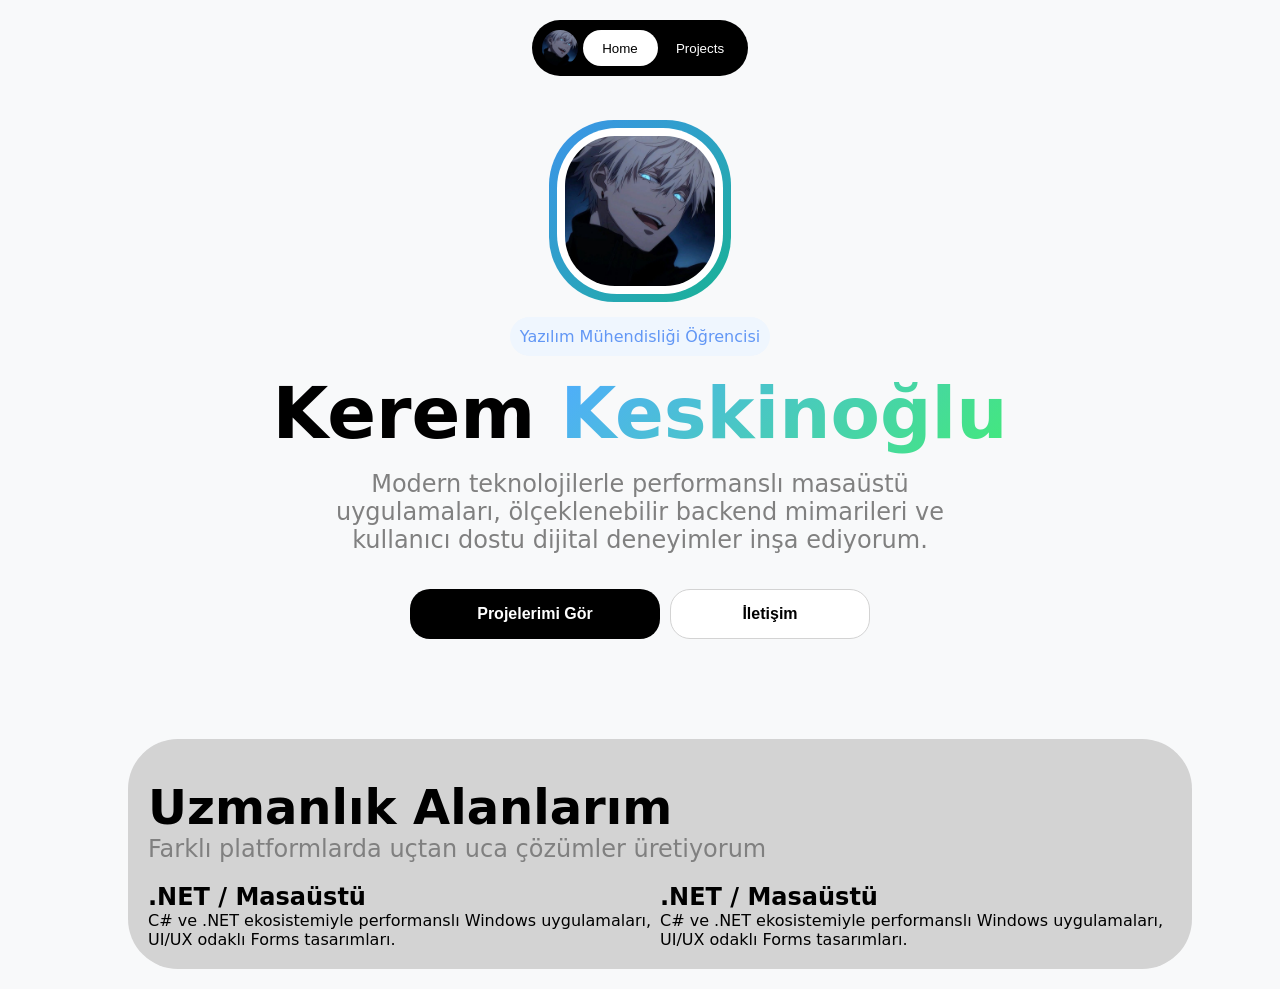
==== pages/index.html @ ed0b9940 "initial commit" ====
<!DOCTYPE html>
<html lang="en">
<head>
    <meta charset="UTF-8">
    <meta name="viewport" content="width=device-width, initial-scale=1.0">
    <title>Kaiwen | Porfolio</title>
    <link rel="stylesheet" href="/styles/base.css">
    <link rel="stylesheet" href="/styles/index.css">
</head>
<body>
    <div class="container">
        <div class="island">
            <div class="idle">
                <div class="white-pill"></div>
                <img class="logo" src="/images/logo.jpeg" alt="logo">
                <button class="island-btn" id="btn-home">Home</button>
                <button class="island-btn" id="btn-projects">Projects</button>
                <!-- <img class="icon search" src="" alt=""> -->
            </div>

        </div>
        <div class="main">
            <section class="home">
                <div class="about">
                    <div class="abt-logo-border">
                        <div class="abt-logo-div">
                            <img class="abt-logo" src="/images/logo.jpeg" alt="">
                        </div>
                    </div>
                    
                    <div class="abt-role">
                        Yazılım Mühendisliği Öğrencisi
                    </div>
                    <div class="abt-name">
                        <h1>Kerem 
                            <span class="abt-surname">
                                Keskinoğlu
                            </span>
                        </h1>
                    </div>
                    <div class="abt-desc">
                        Modern teknolojilerle performanslı masaüstü uygulamaları, ölçeklenebilir backend mimarileri ve kullanıcı dostu dijital deneyimler inşa ediyorum.
                    </div>
                    <div class="nvg-btns">
                        <button class="nvg-btn nvg-btn-projects">Projelerimi Gör</button>
                        <button class="nvg-btn nvg-btn-contact">İletişim</button>
                    </div>
                </div>
                <div class="skills">
                    <div class="skills-title">
                        <h1>Uzmanlık Alanlarım</h1>
                        <p>Farklı platformlarda uçtan uca çözümler üretiyorum</p>
                    </div>
                    <div class="skills-boxes">
                        <div class="skill-box">
                            <div class="skill-icon"></div>
                            <h1>.NET / Masaüstü</h1>
                            <p>C# ve .NET ekosistemiyle performanslı Windows uygulamaları, UI/UX odaklı Forms tasarımları.</p>
                        </div>
                        <div class="skill-box">
                            <div class="skill-icon"></div>
                            <h1>.NET / Masaüstü</h1>
                            <p>C# ve .NET ekosistemiyle performanslı Windows uygulamaları, UI/UX odaklı Forms tasarımları.</p>
                        </div>
                    </div>
                </div>
            </section>
        </div>
        <div class="footer"></div>
    </div>

    <script src="/scripts/index.js"></script>
</body>
</html>
---- styles/base.css ----
*{
    margin: 0px;
    padding: 0px;
}

html, body{
    width: 100%;
    height: 100%;
    box-sizing: border-box;
    font-family: system-ui, -apple-system, BlinkMacSystemFont, 'Segoe UI', Roboto, Oxygen, Ubuntu, Cantarell, 'Open Sans', 'Helvetica Neue', sans-serif;
    background-color: #f8f9fa;
}
---- styles/index.css ----
.container{
    display: flex;
    flex-direction: column;
    justify-content: start;
    align-items: center;
    height: fit-content;
}

.island{
    width: fit-content;
    height: fit-content;

    display: flex;
    flex-direction: column;
    justify-content: center;
    align-items: center;

    background-color: black;
    border-radius: 50px;

    padding: 10px;
    padding: 5px, 10px;

    position: fixed;
    top: 20px;

}

.idle{
    display: flex;
    flex-direction: row;
    justify-content: space-between;
    align-items: center;

    gap: 5px;
    position: relative;
}

.logo{
    width: 36px;
    height: 36px;
    border-radius: 50px;
}

.icon{
    width: 36px;
    height: 36px;

    border-radius: 50px;
    background-color: white;
}

.island-btn{
    width: 75px;
    height: 36px;

    border: none;
    border-radius: 50px;
    background-color: transparent;

    color: white;
}

.white-pill{
    width: 75px;
    height: 36px;

    border-radius: 50px;
    background-color: white;

    position: absolute;
    z-index: -1000;

    transition: transform cubic-bezier(0.165, 0.84, 0.44, 1) 0.4s;
}


/* main */

.main{
    width: 80%;

    display: flex;
    flex-direction: column;
    justify-content: start;
    align-items: center;

    
    margin-top: 100px;
    padding: 20px;
}

.about{
    display: flex;
    flex-direction: column;
    justify-content: start;
    align-items: center;

    height: fit-content;
    
    gap: 15px;
}

.abt-logo{
    width: 150px;
    height: 150px;

    border-radius: 50px;
}

.abt-logo-div{
    display: flex;
    flex-direction: row;
    justify-content: center;
    align-items: center;

    width: fit-content;
    height: fit-content;
    background-color: white;
    border-radius: 60px;

    padding: 8px;
}
.abt-logo-border{
    display: flex;
    flex-direction: row;
    justify-content: center;
    align-items: center;

    padding: 8px;
    background: linear-gradient(135deg, #3d94ea 0%, #2ca2c3 50%, #18b294 100%);
    border-radius: 65px;
}

.abt-role{
    background-color: #eff6fe;
    color: #6297f5;

    font-weight: semi-bold;

    border-radius: 50px;
    padding: 10px;
}

.abt-name{
    font-size: 48px;
}
.abt-surname {
    background: linear-gradient(135deg, #4facfe 0%, #43e97b 100%);
    background-clip: text;

    color: transparent; 

    font-weight: bold;
}

.abt-desc{
    text-align: center;
    font-size: 24px;
    width: 700px;
    color: gray;
}
.nvg-btns{
    display: flex;
    flex-direction: row;
    justify-content: center;
    align-items: center;

    margin-top: 20px;
    gap: 10px;    
}
.nvg-btn-projects{
    width: 250px;
    border: none;
    color: white;
    background-color: black;
}
.nvg-btn{
    height: 50px;
    border-radius: 20px;
    transition: transform 0.4s ease;
    font-size: 16px;
    font-weight: bold;

}
.nvg-btn:hover{
    transform: translateY(-5px);
}
.nvg-btn-contact{
    width: 200px;
    
    color: black;
    background-color: white;
    border: 1px solid lightgray;
}



/* skills */
.skills{
    display: flex;
    flex-direction: column;
    justify-content: start;
    align-items: center;

    padding: 20px;
    margin-top: 100px;

    background-color: lightgray;
    border-radius: 50px;

    width: 100%;
}
.skills-title{
    display: flex;
    flex-direction: column;
    align-items: start;
    justify-content: center;

    width: 100%;
    margin: 20px;
}

.skills-title h1{
    font-size: 48px;
    font-weight: bold;
}
.skills-title p{
    font-size: 24px;
    color: gray;
}

.skills-boxes{
    display: flex;
    flex-direction: row;
    justify-content: space-evenly;
    align-items: start;
    flex-shrink: 1;
}
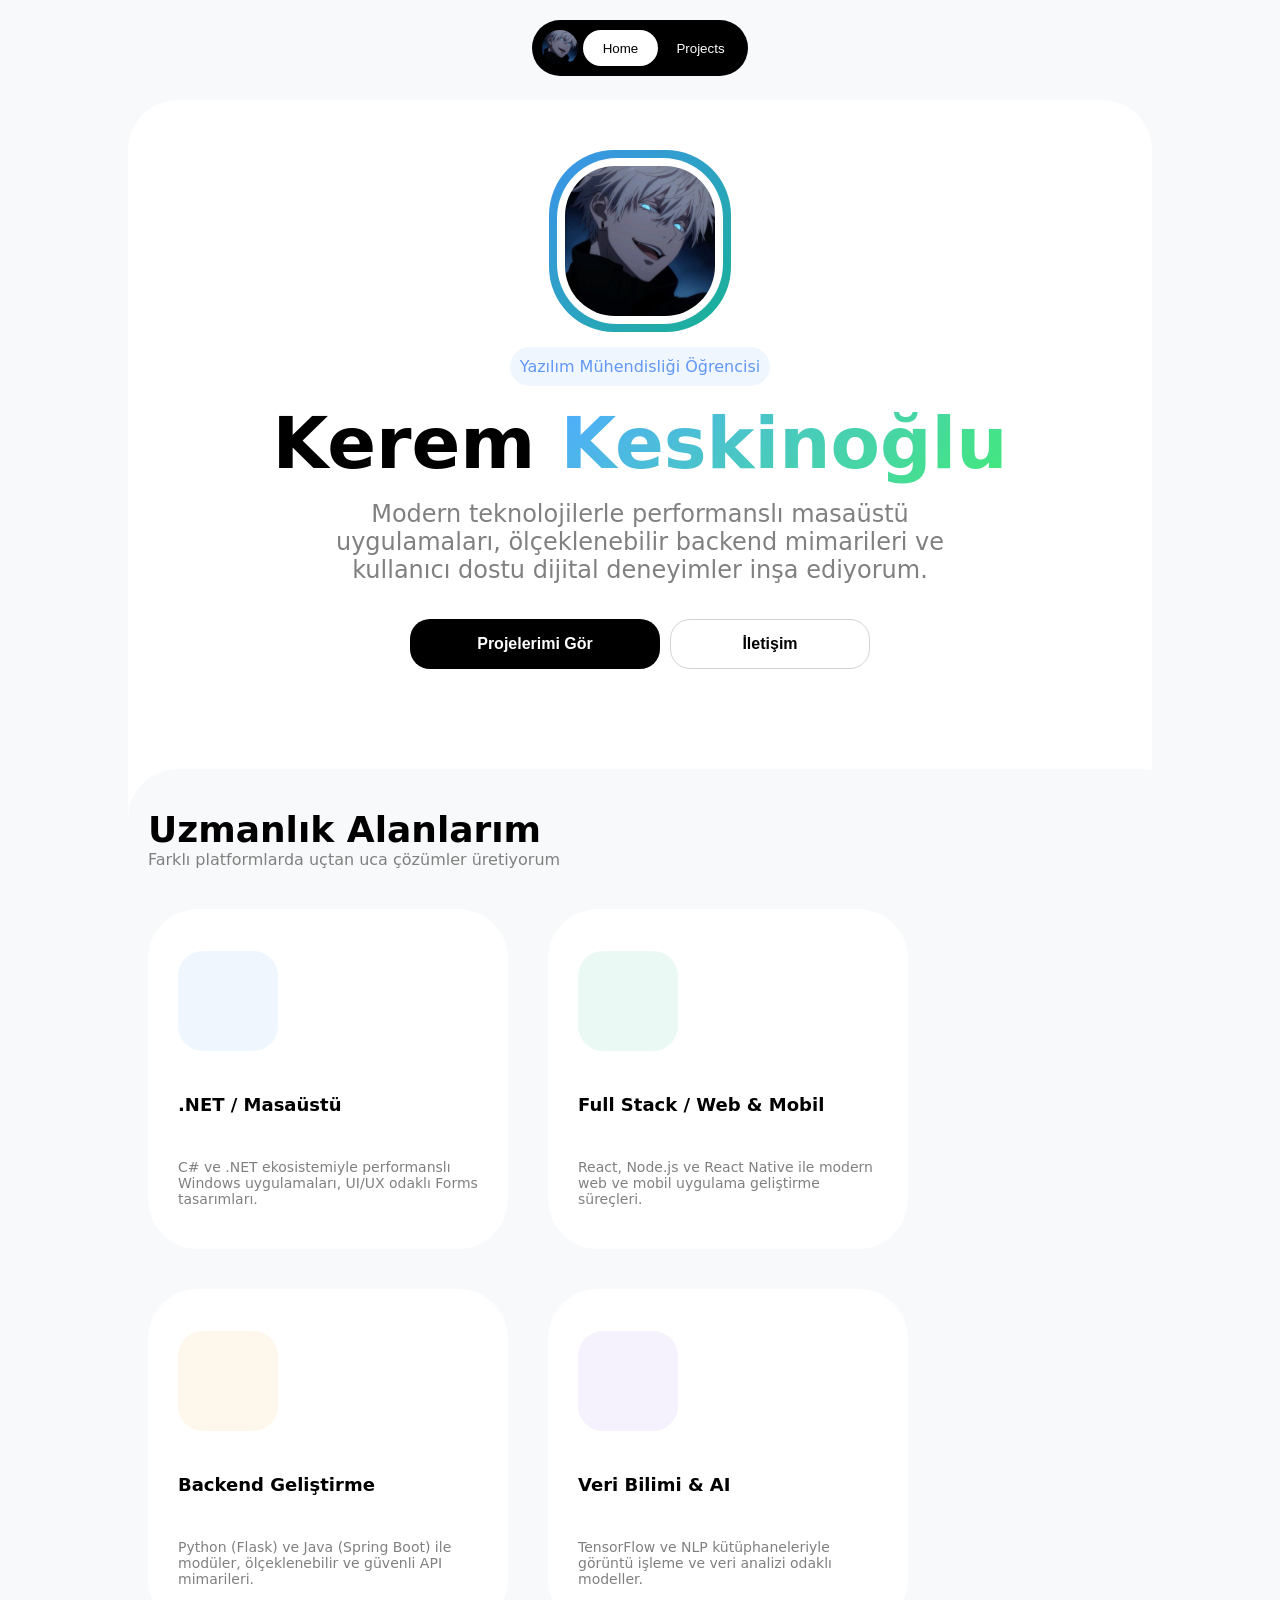
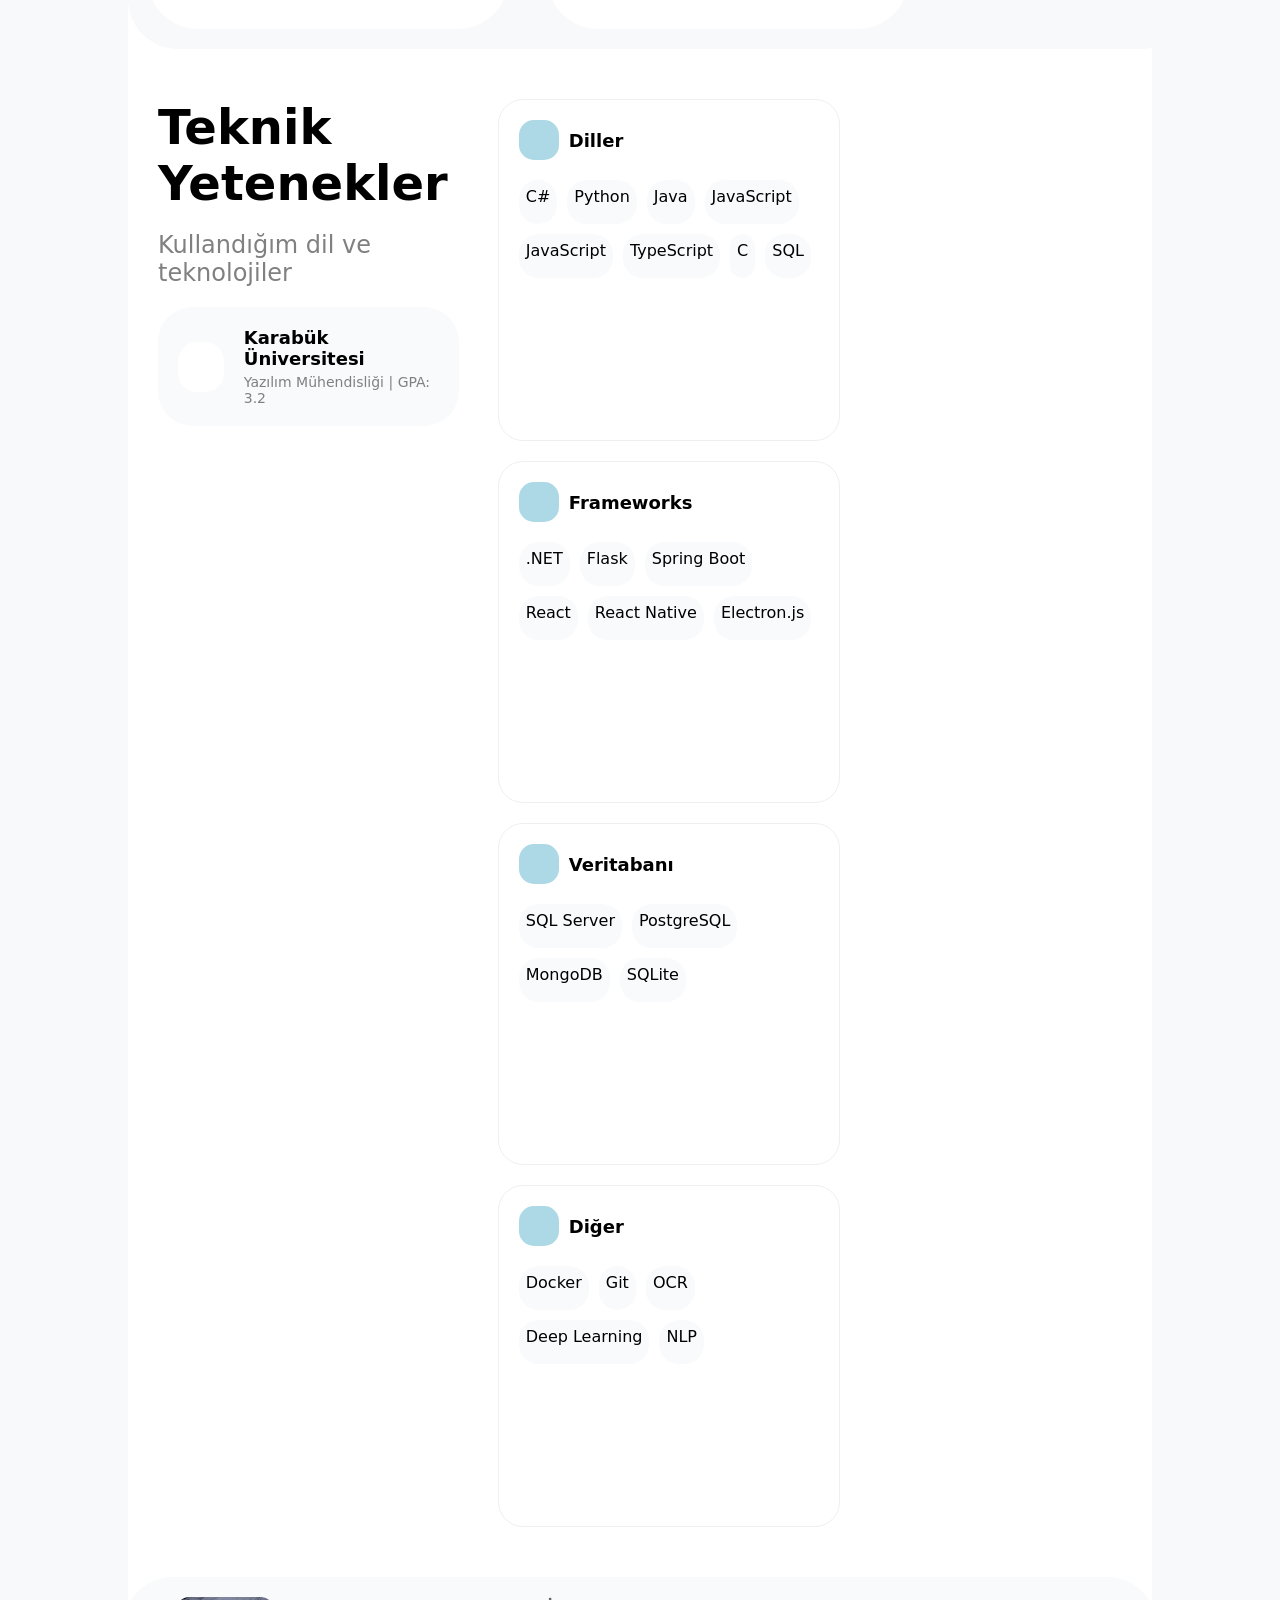
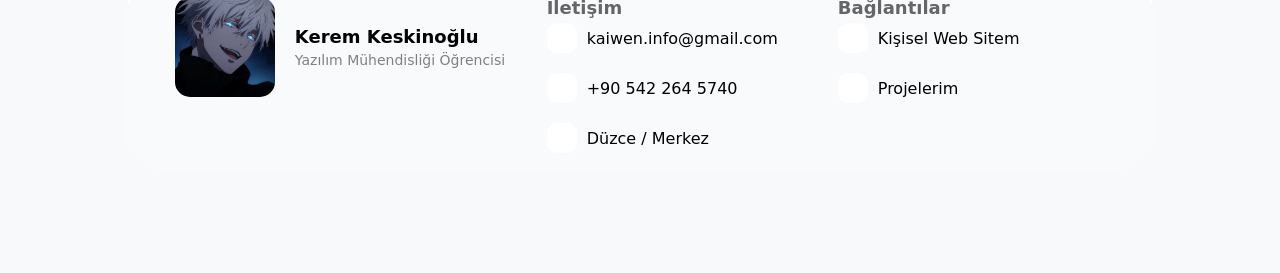
==== commit 18803625: "view update" ====
--- a/pages/index.html
+++ b/pages/index.html
@@ -53,20 +53,195 @@
                     </div>
                     <div class="skills-boxes">
                         <div class="skill-box">
-                            <div class="skill-icon"></div>
+                            <div style="background-color: #eff6fe;" class="skill-icon"></div>
                             <h1>.NET / Masaüstü</h1>
                             <p>C# ve .NET ekosistemiyle performanslı Windows uygulamaları, UI/UX odaklı Forms tasarımları.</p>
                         </div>
                         <div class="skill-box">
-                            <div class="skill-icon"></div>
-                            <h1>.NET / Masaüstü</h1>
-                            <p>C# ve .NET ekosistemiyle performanslı Windows uygulamaları, UI/UX odaklı Forms tasarımları.</p>
+                            <div style="background-color: #ebf9f5;" class="skill-icon"></div>
+                            <h1>Full Stack / Web & Mobil</h1>
+                            <p>React, Node.js ve React Native ile modern web ve mobil uygulama geliştirme süreçleri.</p>
+                        </div>
+                        <div class="skill-box">
+                            <div style="background-color: #fef7eb;" class="skill-icon"></div>
+                            <h1>Backend Geliştirme</h1>
+                            <p>Python (Flask) ve Java (Spring Boot) ile modüler, ölçeklenebilir ve güvenli API mimarileri.</p>
+                        </div>
+                        <div  class="skill-box">
+                            <div style="background-color: #f5f2fe;" class="skill-icon"></div>
+                            <h1>Veri Bilimi & AI</h1>
+                            <p>TensorFlow ve NLP kütüphaneleriyle görüntü işleme ve veri analizi odaklı modeller.</p>
+                        </div>
+                    </div>
+                </div>
+                <div class="tech-stack">
+                    <div class="ts-left">
+                        <h1>Teknik Yetenekler</h1>
+                        <p>Kullandığım dil ve teknolojiler</p>
+                        <div class="ts-education">
+                            <div class="ts-education-logo"></div>
+                            <div class="ts-education-info">
+                                <h1>Karabük Üniversitesi</h1>
+                                <p>Yazılım Mühendisliği | GPA: 3.2</p>
+                            </div>
+                        </div>
+                    </div>
+                    <div class="ts-right">
+                        <div class="ts-box">
+                            <div class="ts-box-header">
+                                <div class="ts-box-header-icon"></div>
+                                <h1>Diller</h1>
+                            </div>
+                            <div class="ts-box-body">
+                                <div class="tech">
+                                    <p>C#</p>
+                                </div>
+                                <div class="tech">
+                                    <p>Python</p>
+                                </div>
+                                <div class="tech">
+                                    <p>Java</p>
+                                </div>
+                                <div class="tech">
+                                    <p>JavaScript</p>
+                                </div>
+                                <div class="tech">
+                                    <p>JavaScript</p>
+                                </div>
+                                <div class="tech">
+                                    <p>TypeScript</p>
+                                </div>
+                                <div class="tech">
+                                    <p>C</p>
+                                </div>
+                                <div class="tech">
+                                    <p>SQL</p>
+                                </div>
+
+                            </div>
+                            
+                        </div>
+                        <div class="ts-box">
+                            <div class="ts-box-header">
+                                <div class="ts-box-header-icon"></div>
+                                <h1>Frameworks</h1>
+                            </div>
+                            <div class="ts-box-body">
+                                <div class="tech">
+                                    <p>.NET</p>
+                                </div>
+                                <div class="tech">
+                                    <p>Flask</p>
+                                </div>
+                                <div class="tech">
+                                    <p>Spring Boot</p>
+                                </div>
+                                <div class="tech">
+                                    <p>React</p>
+                                </div>
+                                <div class="tech">
+                                    <p>React Native</p>
+                                </div>
+                                <div class="tech">
+                                    <p>Electron.js</p>
+                                </div>
+                            </div>
+                            
+                        </div>
+                        <div class="ts-box">
+                            <div class="ts-box-header">
+                                <div class="ts-box-header-icon"></div>
+                                <h1>Veritabanı</h1>
+                            </div>
+                            <div class="ts-box-body">
+                                <div class="tech">
+                                    <p>SQL Server</p>
+                                </div>
+                                <div class="tech">
+                                    <p>PostgreSQL</p>
+                                </div>
+                                <div class="tech">
+                                    <p>MongoDB</p>
+                                </div>
+                                <div class="tech">
+                                    <p>SQLite</p>
+                                </div>
+                            </div>
+                            
+                        </div>
+                        <div class="ts-box">
+                            <div class="ts-box-header">
+                                <div class="ts-box-header-icon"></div>
+                                <h1>Diğer</h1>
+                            </div>
+                            <div class="ts-box-body">
+                                <div class="tech">
+                                    <p>Docker</p>
+                                </div>
+                                <div class="tech">
+                                    <p>Git</p>
+                                </div>
+                                <div class="tech">
+                                    <p>OCR</p>
+                                </div>
+                                <div class="tech">
+                                    <p>Deep Learning</p>
+                                </div>
+                                <div class="tech">
+                                    <p>NLP</p>
+                                </div>
+                            </div>
+                            
                         </div>
                     </div>
                 </div>
             </section>
+            <div class="footer">
+                <div class="ft-left">
+                    <img class="ft-logo" src="/images/logo.jpeg" alt="Logo">
+                    <div class="ft-left-info">
+                        <h1>Kerem Keskinoğlu</h1>
+                        <p>Yazılım Mühendisliği Öğrencisi</p>
+                    </div>
+                </div>
+                <div class="ft-right">
+                    <div class="ft-block">
+                        <h1>İletişim</h1>
+                        <div class="ft-block-list">
+                            <div class="ft-block-item">
+                                <div class="ft-block-item-logo"></div>
+                                <p>kaiwen.info@gmail.com
+</p>
+                            </div>
+                            <div class="ft-block-item">
+                                <div class="ft-block-item-logo"></div>
+                                <p>+90 542 264 5740
+</p>
+                            </div>
+                            <div class="ft-block-item">
+                                <div class="ft-block-item-logo"></div>
+                                <p>Düzce / Merkez</p>
+                            </div>
+                        </div>
+                    </div>
+                    <div class="ft-block">
+                        <h1>Bağlantılar</h1>
+                        <div class="ft-block-list">
+                            <div class="ft-block-item">
+                                <div class="ft-block-item-logo"></div>
+                                <p>Kişisel Web Sitem</p>
+                            </div>
+                            <div class="ft-block-item">
+                                <div class="ft-block-item-logo"></div>
+                                <p>Projelerim</p>
+                            </div>
+                            
+                        </div>
+                    </div>
+                </div>
+            </div>
         </div>
-        <div class="footer"></div>
+        
     </div>
 
     <script src="/scripts/index.js"></script>
--- a/styles/index.css
+++ b/styles/index.css
@@ -23,6 +23,7 @@
 
     position: fixed;
     top: 20px;
+    z-index: 1000;
 
 }
 
@@ -85,9 +86,12 @@
     justify-content: start;
     align-items: center;
 
-    
+    height: fit-content;
     margin-top: 100px;
-    padding: 20px;
+    background-color: white;
+    padding-top: 50px;
+    margin-bottom: 100px;
+    border-radius: 50px; 
 }
 
 .about{
@@ -206,9 +210,10 @@
     padding: 20px;
     margin-top: 100px;
 
-    background-color: lightgray;
-    border-radius: 50px;
-
+    background-color: #f8f9fa;
+    border-radius: 50px;
+
+    gap :20px;
     width: 100%;
 }
 .skills-title{
@@ -222,18 +227,300 @@
 }
 
 .skills-title h1{
+    font-size: 36px;
+    font-weight: bold;
+}
+.skills-title p{
+    font-size: 16px;
+    color: gray;
+}
+
+.skills-boxes{
+    display: flex;
+    flex-direction: row;
+    justify-content: flex-start;
+    align-items: start;
+    max-width: 100%;
+    gap: 40px;
+    flex-wrap: wrap;
+}
+.skill-box{
+    display: flex;
+    flex-direction: column;
+    justify-content: space-around;
+    align-items: start;
+    width: 300px;
+    height: 300px;
+
+    background-color: white;
+    border-radius: 50px;
+
+    padding-left: 30px;
+    padding-right: 30px;
+    padding-top: 20px;
+    padding-bottom: 20px;
+    transition: transform 0.4s ease;
+}
+.skill-box h1{
+    font-size: 18px;
+    font-weight: bold;
+}
+.skill-box p{
+    font-size: 14px;
+    color: gray;
+}
+.skill-box:hover{
+    transform: translateY(-5px);
+    box-shadow: 0px 4px 15px rgba(181, 181, 181, 0.2);
+}
+.skill-icon{
+    width: 100px;
+    height: 100px;
+    border-radius: 25px;
+    background-color: lightgray;
+}
+
+.tech-stack{
+    display: flex;
+    flex-direction: row;
+    justify-content: center;
+    align-items: start;
+    
+    padding-top: 50px;
+    padding-left: 30px;
+    padding-right: 30px;
+    padding-bottom: 50px;
+    gap: 50px;
+
+    height: fit-content;
+}
+
+.ts-left{
+    display: flex;
+    flex-direction: column;
+    justify-content: start;
+    align-items: start;
+
+    width: 40%;
+    height: fit-content;
+    gap: 20px;
+}
+.ts-left h1{
     font-size: 48px;
     font-weight: bold;
 }
-.skills-title p{
+.ts-left p{
     font-size: 24px;
     color: gray;
 }
-
-.skills-boxes{
-    display: flex;
-    flex-direction: row;
-    justify-content: space-evenly;
-    align-items: start;
-    flex-shrink: 1;
+.ts-education{
+    display: flex;
+    flex-direction: row;
+    justify-content: start;
+    align-items: center;
+
+    width: 90%;
+    background-color: #f8fafc;
+    border-radius: 35px;
+    padding: 20px;
+    gap: 20px;
+}
+.ts-education-logo{
+    width: 50px;
+    height: 50px;
+    border-radius: 19px;
+    background-color: white;
+}
+.ts-education-info{
+    display: flex;
+    flex-direction: column;
+    justify-content: center;
+    align-items: start;
+
+    gap: 5px;
+}
+.ts-education-info h1{
+    font-size: 18px;
+    font-weight: bold;
+}
+.ts-education-info p{
+    font-size: 14px;
+    color: gray;
+}
+
+.ts-right{
+    display: flex;
+    flex-direction: row;
+    justify-content: start;
+    align-items: start;
+
+    flex-wrap: wrap;
+    gap: 20px;
+
+    width: 100%;
+}
+
+.ts-box{
+    display: flex;
+    flex-direction: column;
+    justify-content: start;
+    align-items: start;
+    
+    border: 1px solid rgb(240, 239, 239);
+    border-radius: 25px;
+
+    padding: 20px;
+    width: 300px;
+    height: 300px;
+    transition: transform 0.4s ease;
+}
+.ts-box:hover{
+    transform: translateY(-5px);
+    box-shadow: 0px 4px 15px rgba(160, 160, 160, 0.2);
+}
+
+.ts-box-header{
+    display: flex;
+    flex-direction: row;
+    justify-content: start;
+    align-items: center;
+
+    gap: 10px;
+}
+.ts-box-header-icon{
+    width: 40px;
+    height: 40px;
+    border-radius: 15px;
+    background-color: lightblue;
+}
+.ts-box-header h1{
+    font-size: 18px;
+    font-weight: bold;
+}
+
+
+.ts-box-body{
+    display: flex;
+    flex-direction: row;
+    justify-content: start;
+    align-items: start;
+
+    flex-wrap: wrap;
+    gap: 10px;
+    margin-top: 20px;
+}
+.tech{
+    width: fit-content;
+    height: 30px;
+    border-radius: 20px;
+    background-color: #f8fafc;
+    text-align: center;
+    padding: 7px;
+    transition: padding 0.4s ease;
+}
+
+.tech:hover{
+    background-color: lightblue;
+    color: white;
+    padding: 7px 15px;
+    transition: padding 0.4s ease;
+}
+
+.footer{
+    display: flex;
+    flex-direction: row;
+    justify-content: space-between;
+    align-items: start;
+
+    width: 97%;
+    padding: 20px;
+    gap: 10px;
+    background-color: #f8fafc;
+    border-radius: 50px;
+}
+.ft-left{
+    display: flex;
+    flex-direction: row;
+    justify-content: center;
+    align-items: center;
+    gap: 20px;
+    width: 40%;
+}
+.ft-logo{
+    width: 100px;
+    height: 100px;
+    border-radius: 15px;
+    background-color: white;
+}
+.ft-left-info{
+    display: flex;
+    flex-direction: column;
+    justify-content: center;
+    align-items: start;
+
+    gap: 5px;
+}
+.ft-left-info h1{
+    font-size: 18px;
+    font-weight: bold;
+}
+.ft-left-info p{
+    font-size: 14px;
+    color: gray;
+}
+
+.ft-right{
+    display: flex;
+    flex-direction: row;
+    justify-content: start;
+    align-items: start;
+    gap: 60px;
+
+    width: 60%;
+    height: 100%;
+}
+
+.ft-block{
+    display: flex;
+    flex-direction: column;
+    justify-content: start;
+    align-items: start;
+
+
+    gap: 5px;
+    height: 100%;
+}
+
+.ft-block h1{
+    font-size: 18px;
+    font-weight: bold;
+    color: #666
+}
+
+.ft-block-list{
+    display: flex;
+    flex-direction: column;
+    justify-content: start;
+    align-items: start;
+    gap: 20px;
+}
+.ft-block-item{
+    display: flex;
+    flex-direction: row;
+    justify-content: center;
+    align-items: center;
+    gap: 10px;
+    color: black;
+    transition: transform 0.4s ease;
+}
+.ft-block-item-logo {
+    width: 30px;
+    height: 30px;
+    border-radius: 10px;
+    background-color: white;
+}
+
+.ft-block-item:hover{
+    color: blue;
+    transform: translateX(5px);
 }
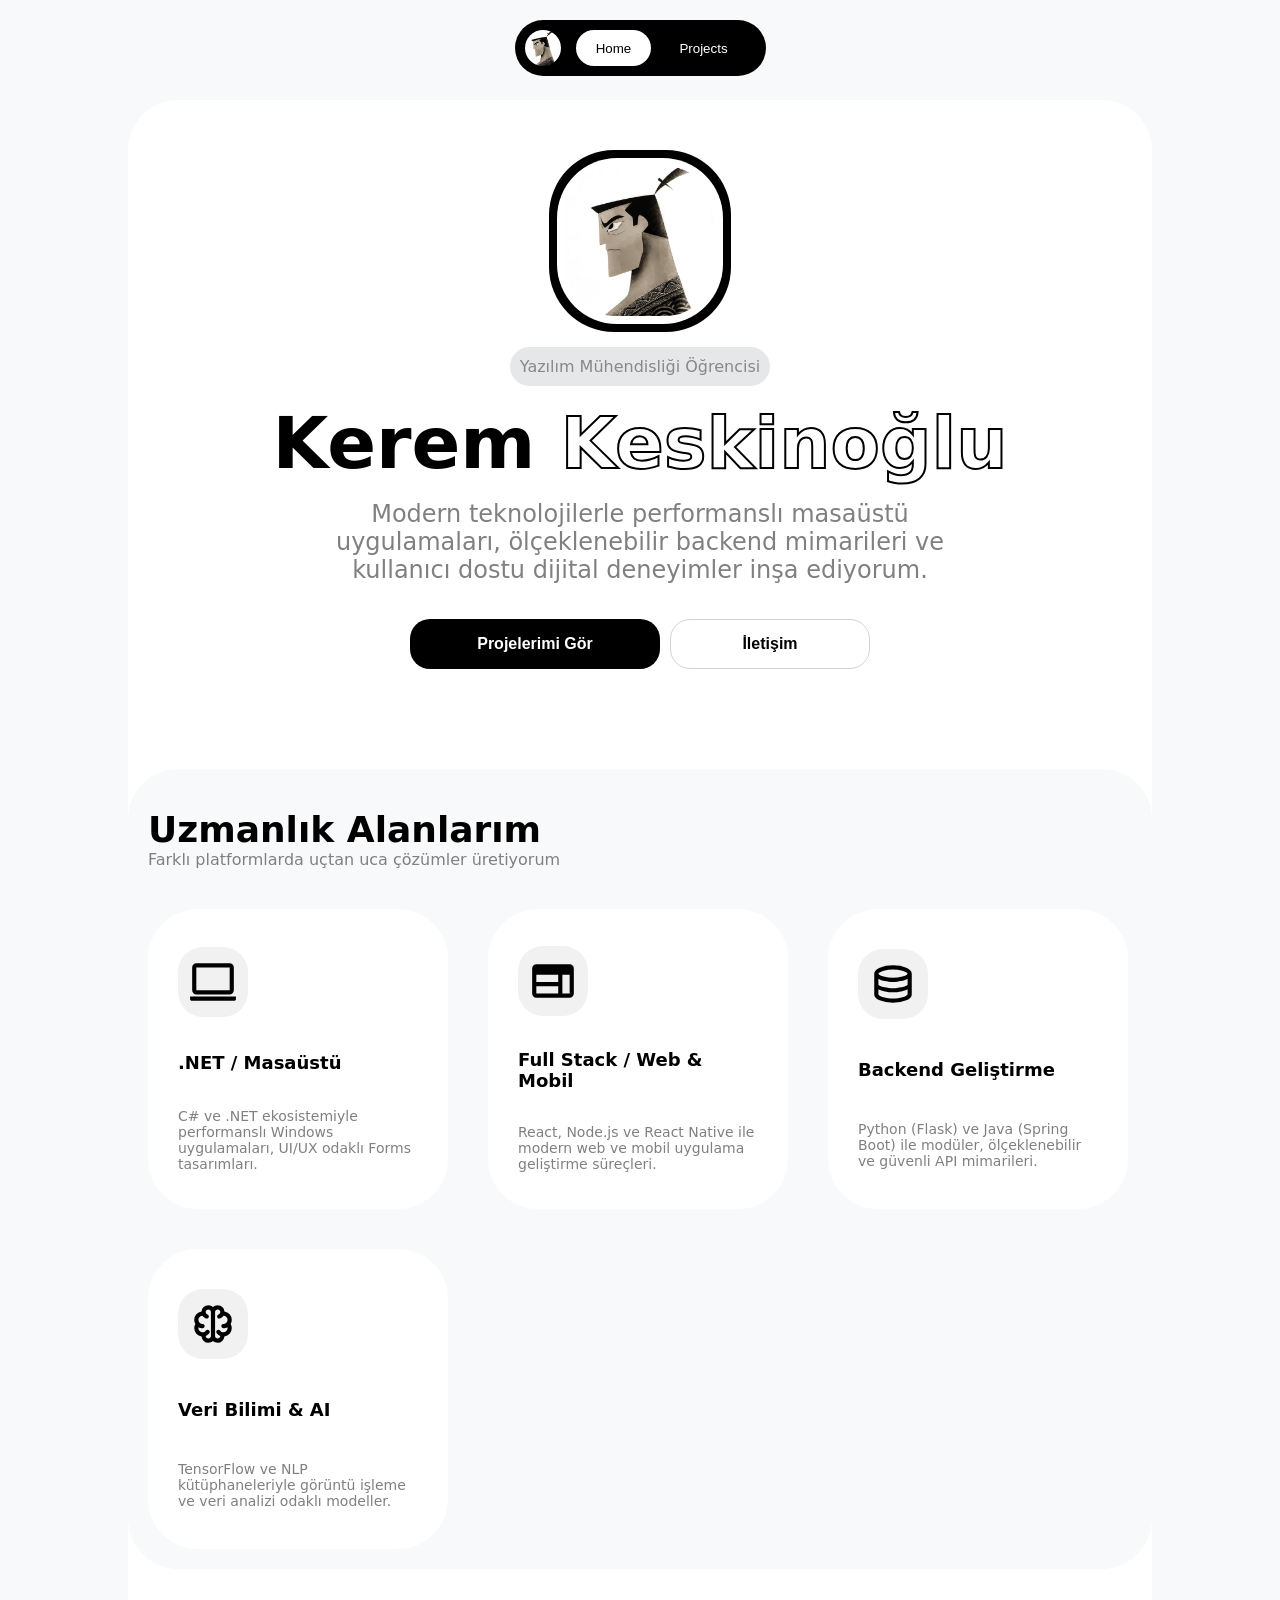
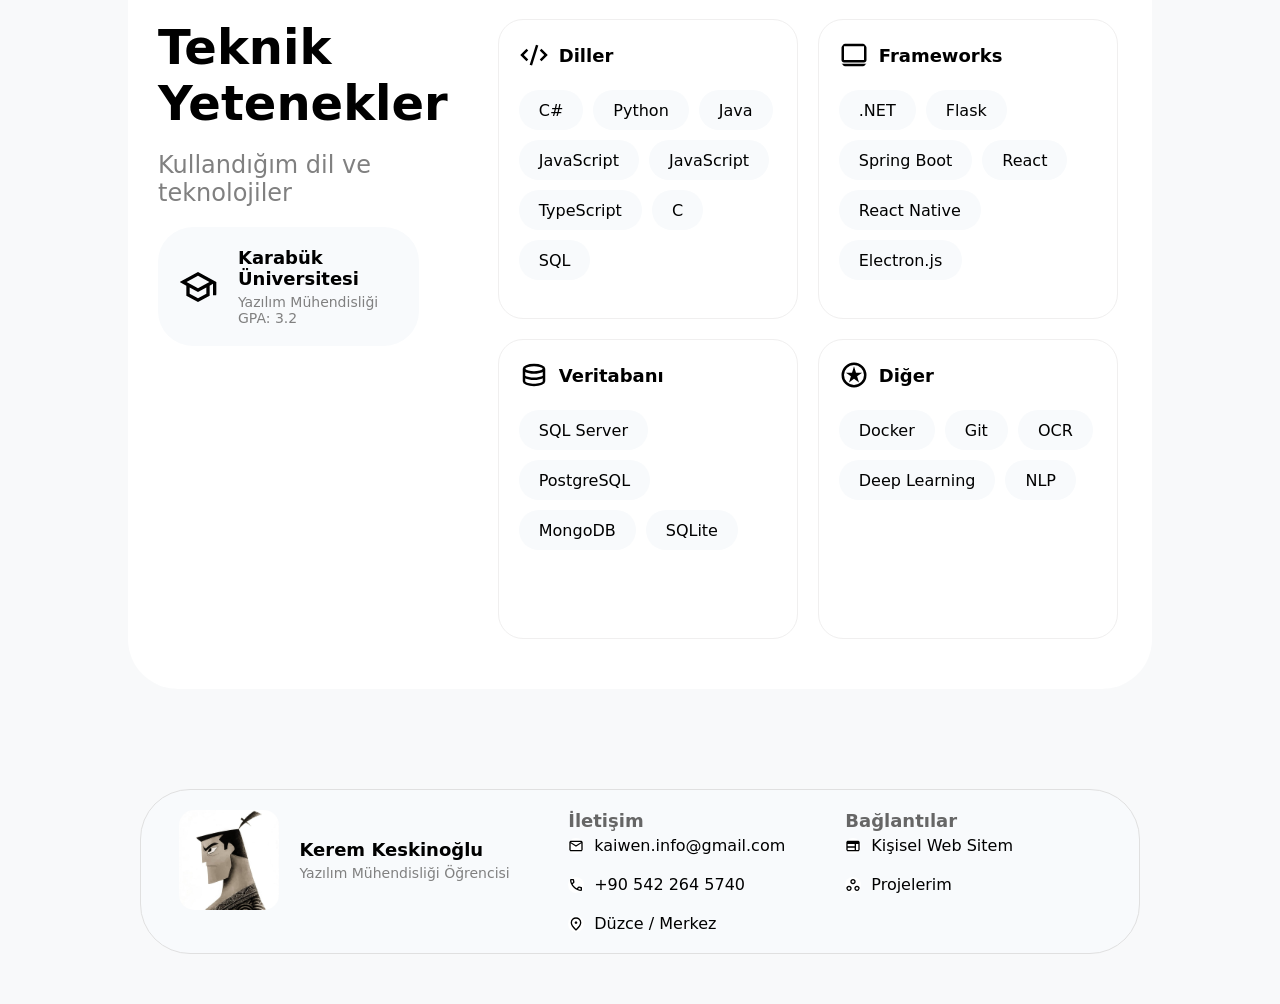
==== commit d3f8ee60: "updates" ====
--- a/pages/index.html
+++ b/pages/index.html
@@ -1,48 +1,45 @@
 <!DOCTYPE html>
 <html lang="en">
+
 <head>
     <meta charset="UTF-8">
     <meta name="viewport" content="width=device-width, initial-scale=1.0">
     <title>Kaiwen | Porfolio</title>
     <link rel="stylesheet" href="/styles/base.css">
+    <link rel="stylesheet" href="/styles/island.css">
     <link rel="stylesheet" href="/styles/index.css">
+    <link rel="stylesheet" href="/styles/footer.css">
+    <link rel="stylesheet" href="https://fonts.googleapis.com/css2?family=Material+Symbols+Outlined" />
 </head>
+
 <body>
     <div class="container">
-        <div class="island">
-            <div class="idle">
-                <div class="white-pill"></div>
-                <img class="logo" src="/images/logo.jpeg" alt="logo">
-                <button class="island-btn" id="btn-home">Home</button>
-                <button class="island-btn" id="btn-projects">Projects</button>
-                <!-- <img class="icon search" src="" alt=""> -->
-            </div>
-
-        </div>
+        <div id="island-placeholder"></div>
         <div class="main">
             <section class="home">
                 <div class="about">
                     <div class="abt-logo-border">
                         <div class="abt-logo-div">
-                            <img class="abt-logo" src="/images/logo.jpeg" alt="">
-                        </div>
-                    </div>
-                    
+                            <img class="abt-logo" src="/images/logo.jpg" alt="">
+                        </div>
+                    </div>
+
                     <div class="abt-role">
                         Yazılım Mühendisliği Öğrencisi
                     </div>
                     <div class="abt-name">
-                        <h1>Kerem 
+                        <h1>Kerem
                             <span class="abt-surname">
                                 Keskinoğlu
                             </span>
                         </h1>
                     </div>
                     <div class="abt-desc">
-                        Modern teknolojilerle performanslı masaüstü uygulamaları, ölçeklenebilir backend mimarileri ve kullanıcı dostu dijital deneyimler inşa ediyorum.
+                        Modern teknolojilerle performanslı masaüstü uygulamaları, ölçeklenebilir backend mimarileri ve
+                        kullanıcı dostu dijital deneyimler inşa ediyorum.
                     </div>
                     <div class="nvg-btns">
-                        <button class="nvg-btn nvg-btn-projects">Projelerimi Gör</button>
+                        <button onclick='window.location.href = "/pages/projects.html" ';  class="nvg-btn nvg-btn-projects">Projelerimi Gör</button>
                         <button class="nvg-btn nvg-btn-contact">İletişim</button>
                     </div>
                 </div>
@@ -53,22 +50,24 @@
                     </div>
                     <div class="skills-boxes">
                         <div class="skill-box">
-                            <div style="background-color: #eff6fe;" class="skill-icon"></div>
+                            <img src="/images/icons/computer.svg" style="background-color: rgba(241, 241, 241, 0.995);" class="skill-icon"></img>
                             <h1>.NET / Masaüstü</h1>
-                            <p>C# ve .NET ekosistemiyle performanslı Windows uygulamaları, UI/UX odaklı Forms tasarımları.</p>
-                        </div>
-                        <div class="skill-box">
-                            <div style="background-color: #ebf9f5;" class="skill-icon"></div>
+                            <p>C# ve .NET ekosistemiyle performanslı Windows uygulamaları, UI/UX odaklı Forms
+                                tasarımları.</p>
+                        </div>
+                        <div class="skill-box">
+                            <img src="/images/icons/web.svg" style="background-color: rgba(241, 241, 241, 0.995);" class="skill-icon"></img>
                             <h1>Full Stack / Web & Mobil</h1>
                             <p>React, Node.js ve React Native ile modern web ve mobil uygulama geliştirme süreçleri.</p>
                         </div>
                         <div class="skill-box">
-                            <div style="background-color: #fef7eb;" class="skill-icon"></div>
+                            <img src="/images/icons/database.svg" style="background-color: rgba(241, 241, 241, 0.995);" class="skill-icon"></img>
                             <h1>Backend Geliştirme</h1>
-                            <p>Python (Flask) ve Java (Spring Boot) ile modüler, ölçeklenebilir ve güvenli API mimarileri.</p>
-                        </div>
-                        <div  class="skill-box">
-                            <div style="background-color: #f5f2fe;" class="skill-icon"></div>
+                            <p>Python (Flask) ve Java (Spring Boot) ile modüler, ölçeklenebilir ve güvenli API
+                                mimarileri.</p>
+                        </div>
+                        <div class="skill-box">
+                            <img src="/images/icons/neurology.svg" style="background-color: rgba(241, 241, 241, 0.995);" class="skill-icon"></img>
                             <h1>Veri Bilimi & AI</h1>
                             <p>TensorFlow ve NLP kütüphaneleriyle görüntü işleme ve veri analizi odaklı modeller.</p>
                         </div>
@@ -79,17 +78,17 @@
                         <h1>Teknik Yetenekler</h1>
                         <p>Kullandığım dil ve teknolojiler</p>
                         <div class="ts-education">
-                            <div class="ts-education-logo"></div>
+                            <img src="/images/icons/school.svg" class="ts-education-logo"></img>
                             <div class="ts-education-info">
                                 <h1>Karabük Üniversitesi</h1>
-                                <p>Yazılım Mühendisliği | GPA: 3.2</p>
+                                <p>Yazılım Mühendisliği GPA: 3.2</p>
                             </div>
                         </div>
                     </div>
                     <div class="ts-right">
                         <div class="ts-box">
                             <div class="ts-box-header">
-                                <div class="ts-box-header-icon"></div>
+                                <img src="/images/icons/code.svg" class="ts-box-header-icon"></img>
                                 <h1>Diller</h1>
                             </div>
                             <div class="ts-box-body">
@@ -119,11 +118,11 @@
                                 </div>
 
                             </div>
-                            
-                        </div>
-                        <div class="ts-box">
-                            <div class="ts-box-header">
-                                <div class="ts-box-header-icon"></div>
+
+                        </div>
+                        <div class="ts-box">
+                            <div class="ts-box-header">
+                                <img src="/images/icons/computer.svg" class="ts-box-header-icon"></img>
                                 <h1>Frameworks</h1>
                             </div>
                             <div class="ts-box-body">
@@ -146,11 +145,11 @@
                                     <p>Electron.js</p>
                                 </div>
                             </div>
-                            
-                        </div>
-                        <div class="ts-box">
-                            <div class="ts-box-header">
-                                <div class="ts-box-header-icon"></div>
+
+                        </div>
+                        <div class="ts-box">
+                            <div class="ts-box-header">
+                                <img src="/images/icons/database.svg" class="ts-box-header-icon"></img>
                                 <h1>Veritabanı</h1>
                             </div>
                             <div class="ts-box-body">
@@ -167,11 +166,11 @@
                                     <p>SQLite</p>
                                 </div>
                             </div>
-                            
-                        </div>
-                        <div class="ts-box">
-                            <div class="ts-box-header">
-                                <div class="ts-box-header-icon"></div>
+
+                        </div>
+                        <div class="ts-box">
+                            <div class="ts-box-header">
+                                <img src="/images/icons/stars.svg" class="ts-box-header-icon"></img>
                                 <h1>Diğer</h1>
                             </div>
                             <div class="ts-box-body">
@@ -191,59 +190,20 @@
                                     <p>NLP</p>
                                 </div>
                             </div>
-                            
+
                         </div>
                     </div>
                 </div>
             </section>
-            <div class="footer">
-                <div class="ft-left">
-                    <img class="ft-logo" src="/images/logo.jpeg" alt="Logo">
-                    <div class="ft-left-info">
-                        <h1>Kerem Keskinoğlu</h1>
-                        <p>Yazılım Mühendisliği Öğrencisi</p>
-                    </div>
-                </div>
-                <div class="ft-right">
-                    <div class="ft-block">
-                        <h1>İletişim</h1>
-                        <div class="ft-block-list">
-                            <div class="ft-block-item">
-                                <div class="ft-block-item-logo"></div>
-                                <p>kaiwen.info@gmail.com
-</p>
-                            </div>
-                            <div class="ft-block-item">
-                                <div class="ft-block-item-logo"></div>
-                                <p>+90 542 264 5740
-</p>
-                            </div>
-                            <div class="ft-block-item">
-                                <div class="ft-block-item-logo"></div>
-                                <p>Düzce / Merkez</p>
-                            </div>
-                        </div>
-                    </div>
-                    <div class="ft-block">
-                        <h1>Bağlantılar</h1>
-                        <div class="ft-block-list">
-                            <div class="ft-block-item">
-                                <div class="ft-block-item-logo"></div>
-                                <p>Kişisel Web Sitem</p>
-                            </div>
-                            <div class="ft-block-item">
-                                <div class="ft-block-item-logo"></div>
-                                <p>Projelerim</p>
-                            </div>
-                            
-                        </div>
-                    </div>
-                </div>
-            </div>
         </div>
-        
+
+        <div id="footer-placeholder"></div>
+
     </div>
 
     <script src="/scripts/index.js"></script>
+    <script src="/scripts/island.js"></script>
+    <script src="/scripts/footer.js"></script>
 </body>
+
 </html>
--- a/styles/base.css
+++ b/styles/base.css
@@ -1,12 +1,20 @@
 *{
     margin: 0px;
     padding: 0px;
+    box-sizing: border-box;
 }
 
 html, body{
     width: 100%;
     height: 100%;
-    box-sizing: border-box;
     font-family: system-ui, -apple-system, BlinkMacSystemFont, 'Segoe UI', Roboto, Oxygen, Ubuntu, Cantarell, 'Open Sans', 'Helvetica Neue', sans-serif;
     background-color: #f8f9fa;
+}
+
+.container{
+    display: flex;
+    flex-direction: column;
+    justify-content: start;
+    align-items: center;
+    height: fit-content;
 }
--- a/styles/island.css
+++ b/styles/island.css
@@ -0,0 +1,180 @@
+.island{
+    width: fit-content;
+    height: fit-content;
+
+    display: flex;
+    flex-direction: column;
+    justify-content: center;
+    align-items: center;
+
+    background-color: black;
+    border-radius: 50px;
+
+    padding: 10px;
+    padding: 5px, 10px;
+
+    position: fixed;
+    top: 20px;
+    z-index: 1000;
+
+    transition: height 0.4s ease;
+}
+
+.idle{
+    display: flex;
+    flex-direction: row;
+    justify-content: space-between;
+    align-items: center;
+
+    gap: 15px;
+    position: relative;
+}
+
+.logo{
+    width: 36px;
+    height: 36px;
+    border-radius: 50px;
+}
+
+
+.island-btn{
+    width: 75px;
+    height: 36px;
+
+    border: none;
+    border-radius: 50px;
+    background-color: transparent;
+
+    color: white;
+}
+
+.white-pill{
+    width: 75px;
+    height: 36px;
+    opacity: 0;
+    border-radius: 50px;
+    background-color: white;
+
+    position: absolute;
+    z-index: -1000;
+
+    transition: 
+        transform cubic-bezier(0.165, 0.84, 0.44, 1) 0.4s
+        opacity 0.4s ease;
+}
+
+#island-placeholder{
+    display: flex;
+    flex-direction: column;
+    justify-content: center;
+    align-items: center;
+    width: fit-content;
+    height: fit-content;
+}
+
+.icon-black{
+    color: black;
+    width: 24px;
+    height: 24px;
+}
+.icon-white{
+    color: white;
+    width: 24px;
+    height: 24px;
+}
+
+.contact{
+    display: flex;
+    flex-direction: column;
+    justify-content: center;
+    align-items: center;
+    gap: 10px;
+    padding: 10px;
+}
+.contact-item{
+    display: flex;
+    flex-direction: row;
+    justify-content: center;
+    align-items: center;
+    gap: 5px;
+
+    width: 250px;
+    height: fit-content;
+    background-color: white;
+    padding: 5px 20px;
+    border-radius: 20px;
+}
+
+.contact-text{
+    text-align: center;
+    font-size: 14px;
+    font-weight: 600;
+    color: black;
+}
+a{
+    color: black;
+    text-decoration: none;
+}
+.text{
+    color: white;
+    font-size: 14px;
+    display: flex;
+    flex-direction: row;
+    justify-content: start;
+    align-items: center;
+    width: 100%;
+    padding-left: 10px;
+
+    font-weight: bold;
+}
+
+.island-contact-mode{
+    border-radius: 40px;
+}
+
+.close-btn{
+    position: absolute;
+    top: 20px;
+    right: 20px;
+
+    width: 16px;
+    height: 16px;
+}
+
+.contact-input{
+    padding: 5px;
+    border: none;
+    outline: none;
+    display: flex;
+    flex-direction: row;
+    justify-content: start;
+    text-align: center;
+}
+
+/*! sola çekemedi */
+.contact-input::placeholder{
+    margin-left: -10px;
+}
+
+/* #name{
+    width: 200px;
+} */
+
+
+.island-mode-project{
+    display: flex;
+    flex-direction: row;
+    justify-content: center;
+    align-items: center;
+    padding-left: 10px;
+    padding-right: 10px;
+}
+.island-mode-project p{
+    color: white;
+    font-family: system-ui, -apple-system, BlinkMacSystemFont, 'Segoe UI', Roboto, Oxygen, Ubuntu, Cantarell, 'Open Sans', 'Helvetica Neue', sans-serif;
+}
+
+.island-mode-project-icon{
+    width: 20px;
+    height: 20px;
+}
--- a/styles/index.css
+++ b/styles/index.css
@@ -1,83 +1,3 @@
-.container{
-    display: flex;
-    flex-direction: column;
-    justify-content: start;
-    align-items: center;
-    height: fit-content;
-}
-
-.island{
-    width: fit-content;
-    height: fit-content;
-
-    display: flex;
-    flex-direction: column;
-    justify-content: center;
-    align-items: center;
-
-    background-color: black;
-    border-radius: 50px;
-
-    padding: 10px;
-    padding: 5px, 10px;
-
-    position: fixed;
-    top: 20px;
-    z-index: 1000;
-
-}
-
-.idle{
-    display: flex;
-    flex-direction: row;
-    justify-content: space-between;
-    align-items: center;
-
-    gap: 5px;
-    position: relative;
-}
-
-.logo{
-    width: 36px;
-    height: 36px;
-    border-radius: 50px;
-}
-
-.icon{
-    width: 36px;
-    height: 36px;
-
-    border-radius: 50px;
-    background-color: white;
-}
-
-.island-btn{
-    width: 75px;
-    height: 36px;
-
-    border: none;
-    border-radius: 50px;
-    background-color: transparent;
-
-    color: white;
-}
-
-.white-pill{
-    width: 75px;
-    height: 36px;
-
-    border-radius: 50px;
-    background-color: white;
-
-    position: absolute;
-    z-index: -1000;
-
-    transition: transform cubic-bezier(0.165, 0.84, 0.44, 1) 0.4s;
-}
-
-
-/* main */
-
 .main{
     width: 80%;
 
@@ -132,13 +52,13 @@
     align-items: center;
 
     padding: 8px;
-    background: linear-gradient(135deg, #3d94ea 0%, #2ca2c3 50%, #18b294 100%);
+    background-color: black;
     border-radius: 65px;
 }
 
 .abt-role{
-    background-color: #eff6fe;
-    color: #6297f5;
+    background-color: #e6e7e8;
+    color: #888888;
 
     font-weight: semi-bold;
 
@@ -150,10 +70,10 @@
     font-size: 48px;
 }
 .abt-surname {
-    background: linear-gradient(135deg, #4facfe 0%, #43e97b 100%);
-    background-clip: text;
-
-    color: transparent; 
+    color: white;
+    
+    /** ai'a söyledi */
+    -webkit-text-stroke: 2px black;
 
     font-weight: bold;
 }
@@ -198,9 +118,6 @@
     border: 1px solid lightgray;
 }
 
-
-
-/* skills */
 .skills{
     display: flex;
     flex-direction: column;
@@ -274,10 +191,12 @@
     box-shadow: 0px 4px 15px rgba(181, 181, 181, 0.2);
 }
 .skill-icon{
-    width: 100px;
-    height: 100px;
+    width: 70px;
+    height: 70px;
     border-radius: 25px;
     background-color: lightgray;
+    padding: 10px;
+    color: white;
 }
 
 .tech-stack{
@@ -326,10 +245,9 @@
     gap: 20px;
 }
 .ts-education-logo{
-    width: 50px;
-    height: 50px;
+    width: 40px;
+    height: 40px;
     border-radius: 19px;
-    background-color: white;
 }
 .ts-education-info{
     display: flex;
@@ -388,10 +306,9 @@
     gap: 10px;
 }
 .ts-box-header-icon{
-    width: 40px;
-    height: 40px;
+    width: 30px;
+    height: 30px;
     border-radius: 15px;
-    background-color: lightblue;
 }
 .ts-box-header h1{
     font-size: 18px;
@@ -410,117 +327,105 @@
     margin-top: 20px;
 }
 .tech{
+    display: flex;
+    flex-direction: column;
+    align-items: center;
+    justify-content: center;
     width: fit-content;
     height: 30px;
     border-radius: 20px;
     background-color: #f8fafc;
     text-align: center;
-    padding: 7px;
-    transition: padding 0.4s ease;
-}
-
+    padding: 20px;
+    transition: scale 0.4s ease;
+}
+.tech p{
+    text-align: center;
+}
 .tech:hover{
-    background-color: lightblue;
+    background-color: black;
     color: white;
-    padding: 7px 15px;
-    transition: padding 0.4s ease;
-}
-
-.footer{
-    display: flex;
-    flex-direction: row;
-    justify-content: space-between;
-    align-items: start;
-
-    width: 97%;
-    padding: 20px;
-    gap: 10px;
-    background-color: #f8fafc;
-    border-radius: 50px;
-}
-.ft-left{
-    display: flex;
-    flex-direction: row;
-    justify-content: center;
-    align-items: center;
-    gap: 20px;
-    width: 40%;
-}
-.ft-logo{
-    width: 100px;
-    height: 100px;
-    border-radius: 15px;
-    background-color: white;
-}
-.ft-left-info{
-    display: flex;
-    flex-direction: column;
-    justify-content: center;
-    align-items: start;
-
-    gap: 5px;
-}
-.ft-left-info h1{
-    font-size: 18px;
-    font-weight: bold;
-}
-.ft-left-info p{
-    font-size: 14px;
-    color: gray;
-}
-
-.ft-right{
-    display: flex;
-    flex-direction: row;
-    justify-content: start;
-    align-items: start;
-    gap: 60px;
-
-    width: 60%;
-    height: 100%;
-}
-
-.ft-block{
-    display: flex;
-    flex-direction: column;
-    justify-content: start;
-    align-items: start;
-
-
-    gap: 5px;
-    height: 100%;
-}
-
-.ft-block h1{
-    font-size: 18px;
-    font-weight: bold;
-    color: #666
-}
-
-.ft-block-list{
-    display: flex;
-    flex-direction: column;
-    justify-content: start;
-    align-items: start;
-    gap: 20px;
-}
-.ft-block-item{
-    display: flex;
-    flex-direction: row;
-    justify-content: center;
-    align-items: center;
-    gap: 10px;
-    color: black;
-    transition: transform 0.4s ease;
-}
-.ft-block-item-logo {
-    width: 30px;
-    height: 30px;
-    border-radius: 10px;
-    background-color: white;
-}
-
-.ft-block-item:hover{
-    color: blue;
-    transform: translateX(5px);
+    width: fit-content;
+    scale: 1.2;
+}
+
+@media (max-width: 768px) {
+    
+    .abt-name{
+        display: flex;
+        flex-direction: column;
+        font-size: 16px;
+        flex-wrap: wrap;
+    }
+    .abt-surname{
+        -webkit-text-stroke: 0.6px black;
+    }
+    .abt-desc{
+        width: 300px;
+        font-size: 12px;
+    }
+    .nvg-btns{
+        flex-direction: column;
+    }
+    .nvg-btn-contact{
+        width: 100%;
+    }
+    
+    .skills{
+        flex-direction: column;
+        align-items: center;
+        justify-content: center;
+    }
+    .skills-title{
+        justify-content: center;
+        align-items: center;
+        text-align: center;
+    }
+    .skills-boxes{
+        flex-direction: column;
+        margin-bottom: 25px;
+    }
+    .skill-box{
+        align-items: center;
+    }
+
+    .tech-stack{
+        flex-direction: column;
+        align-items: center;
+        justify-content: start;
+    }
+    .ts-left{
+        align-items: center;
+        justify-content: center;
+    }
+
+    
+    .ts-left h1{
+        font-size: 36px;
+        text-align: center;
+    }
+    .ts-left p{
+        font-size: 24px;
+        text-align: center;
+    }
+
+    .ts-education{
+        flex-direction: column;
+        justify-content: center;
+        align-items: center;
+        width: 300px;
+        background-color: rgb(234, 238, 247);
+    }
+    
+    .ts-education-info h1 {
+        font-size: 20px;
+    }
+    .ts-education-info p{
+        font-size: 16px;
+    }
+
+    .ts-right{
+        justify-content: center;
+        align-items: center;
+    }
 }
--- a/styles/footer.css
+++ b/styles/footer.css
@@ -0,0 +1,135 @@
+.footer{
+    display: flex;
+    flex-direction: row;
+    justify-content: space-between;
+    align-items: start;
+
+    width: 1000px;
+    padding: 20px;
+    gap: 40px;
+    background-color: #f8fafc;
+    border-radius: 50px;
+    margin-bottom: 50px;
+    border: 1px solid #e0e0e0;
+}
+.ft-left{
+    display: flex;
+    flex-direction: row;
+    justify-content: center;
+    align-items: center;
+    gap: 20px;
+    width: 40%;
+}
+.ft-logo{
+    width: 100px;
+    height: 100px;
+    border-radius: 15px;
+    background-color: white;
+}
+.ft-left-info{
+    display: flex;
+    flex-direction: column;
+    justify-content: center;
+    align-items: start;
+
+    gap: 5px;
+}
+.ft-left-info h1{
+    font-size: 18px;
+    font-weight: bold;
+}
+.ft-left-info p{
+    font-size: 14px;
+    color: gray;
+}
+
+.ft-right{
+    display: flex;
+    flex-direction: row;
+    justify-content: start;
+    align-items: start;
+    gap: 60px;
+
+    width: 60%;
+    height: 100%;
+}
+
+.ft-block{
+    display: flex;
+    flex-direction: column;
+    justify-content: start;
+    align-items: start;
+
+
+    gap: 5px;
+    height: 100%;
+}
+
+.ft-block h1{
+    font-size: 18px;
+    font-weight: bold;
+    color: #666
+}
+
+.ft-block-list{
+    display: flex;
+    flex-direction: column;
+    justify-content: start;
+    align-items: start;
+    gap: 20px;
+}
+.ft-block-item{
+    display: flex;
+    flex-direction: row;
+    justify-content: center;
+    align-items: center;
+    gap: 10px;
+    color: black;
+    transition: transform 0.4s ease, scale 0.2s ease;
+}
+.ft-block-item-logo {
+    width: 16px;
+    height: 16px;
+    border-radius: 10px;
+    background-color: white;
+}
+
+.ft-block-item:hover{
+    color: #191611;
+    scale: 1.1;
+    transform: translateX(5px);
+}
+
+#footer-placeholder{
+    display: flex;
+    flex-direction: row;
+    justify-content: center;
+    align-items: center;
+    
+    width: 100%;
+}
+
+@media (max-width: 768px) {
+    .footer{
+        flex-direction: column;
+        justify-content: center;
+        align-items: center;
+        width: fit-content;
+    }
+
+    .ft-left{
+        justify-content: center;
+        align-items: center;
+    }
+
+    .ft-right{
+        flex-direction: column;
+        justify-content: center;
+        align-items: center;
+    }
+    .ft-block-list,
+    .ft-block{
+        align-items: center;
+        justify-content: center;
+    }
+}
